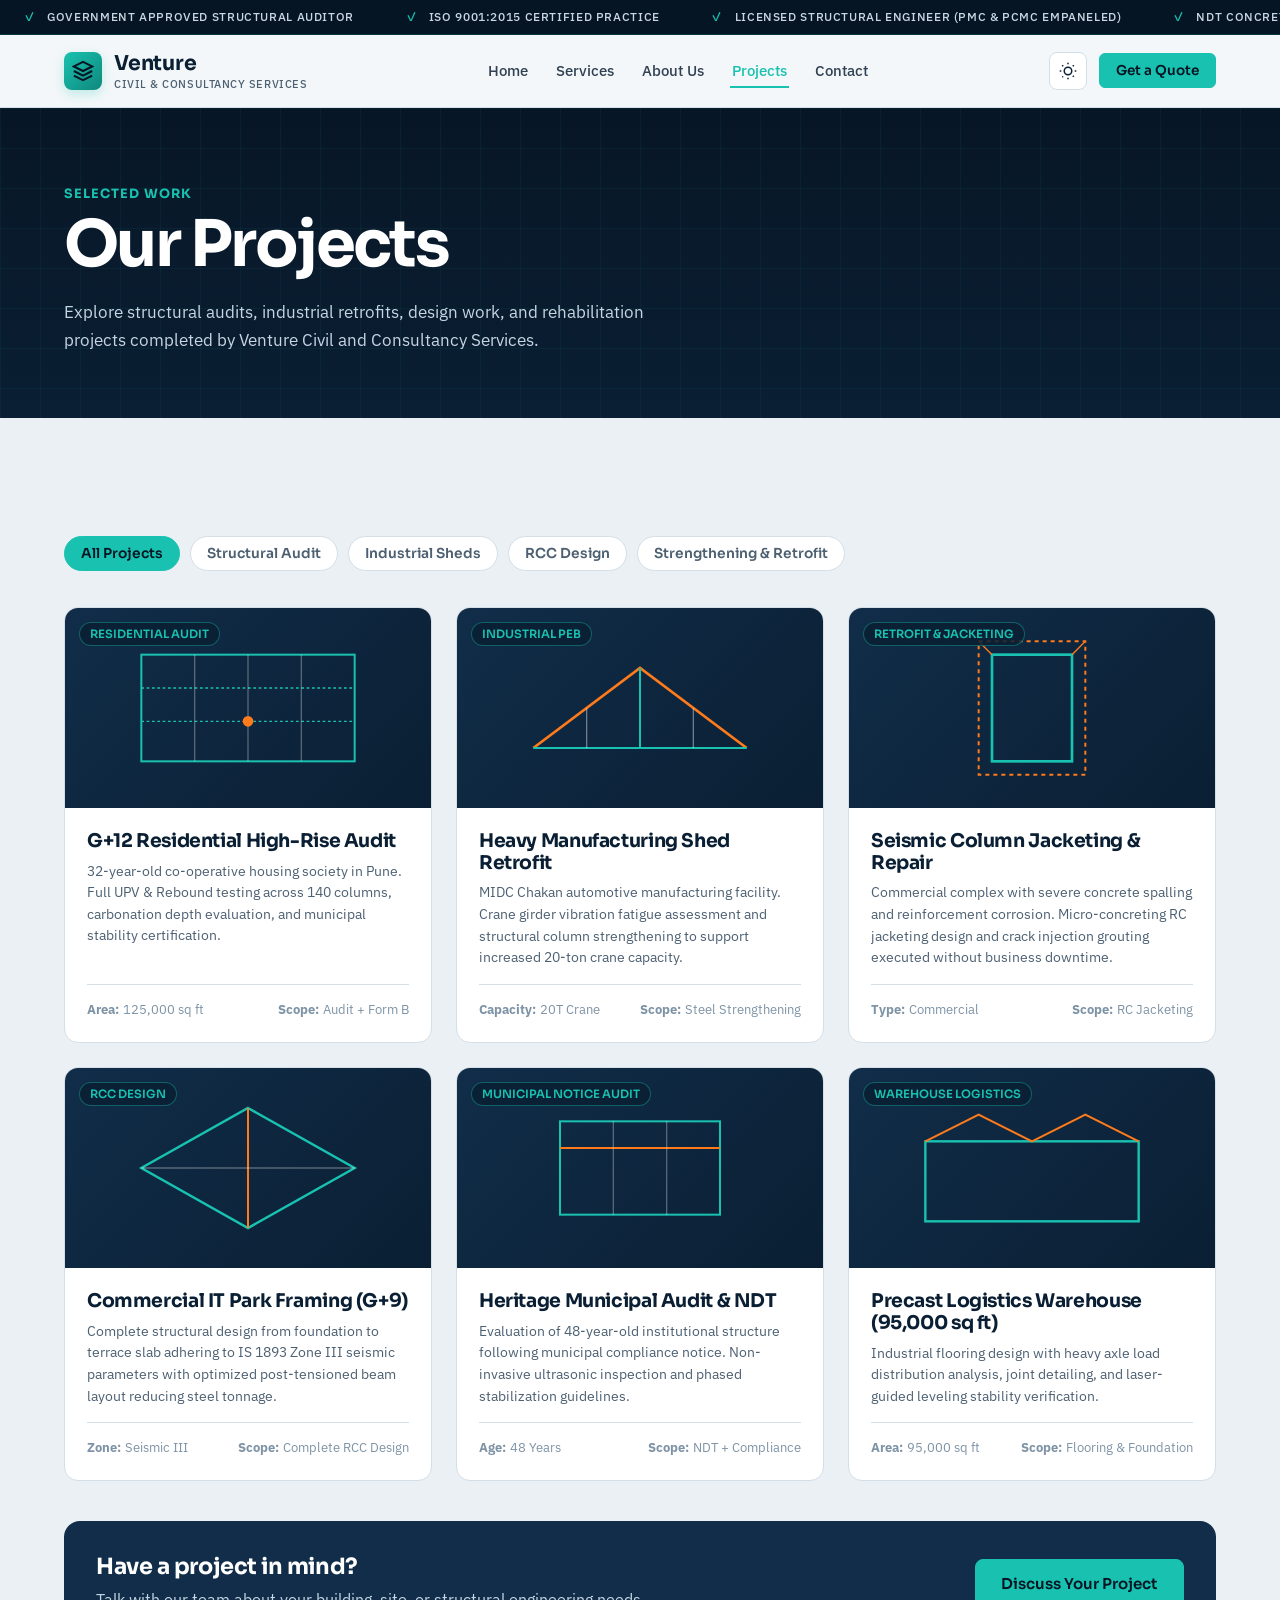
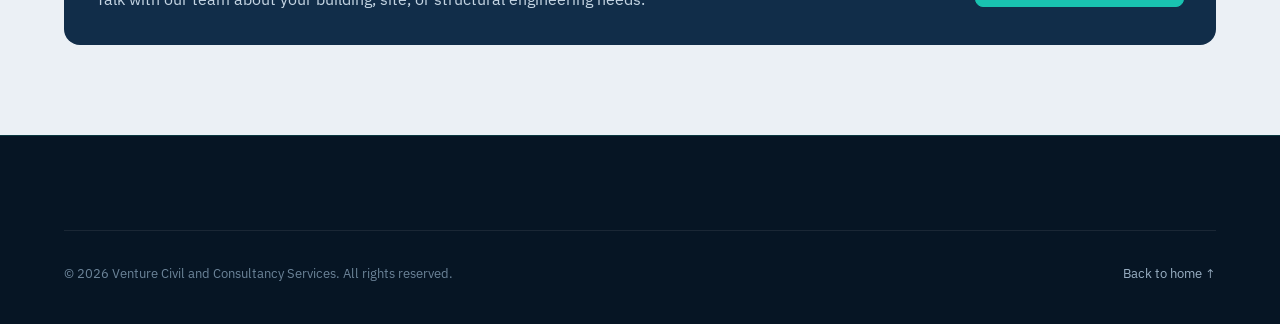
==== projects.html @ 4a4f0288 "Prepare Venture website for Cloudflare Pages" ====
<!DOCTYPE html>
<html lang="en">
<head>
  <meta charset="utf-8">
  <meta name="viewport" content="width=device-width, initial-scale=1, viewport-fit=cover">
  <title>Structural Engineering Projects | Venture Civil and Consultancy Services</title>
  <meta name="description" content="Explore structural audit, industrial retrofit, RCC design, and strengthening projects by Venture Civil and Consultancy Services.">
  <script src="boot.js"></script>
  <link rel="preconnect" href="https://fonts.googleapis.com">
  <link rel="preconnect" href="https://fonts.gstatic.com" crossorigin>
  <link href="https://fonts.googleapis.com/css2?family=IBM+Plex+Sans:ital,wght@0,300;0,400;0,500;0,600;1,400&family=Sora:wght@400;500;600;700;800&display=swap" rel="stylesheet">
  <link rel="stylesheet" href="styles.css">
</head>
<body>
  <div class="intro-screen" aria-hidden="true">
    <svg viewBox="0 0 1600 400" role="presentation" focusable="false">
      <text class="intro-word" x="800" y="290" text-anchor="middle">PROJECTS</text>
    </svg>
  </div>
  <aside class="ribbon" aria-label="Accreditations">
    <div class="ribbon-track">
      <span><i>✓</i> GOVERNMENT APPROVED STRUCTURAL AUDITOR</span>
      <span><i>✓</i> ISO 9001:2015 CERTIFIED PRACTICE</span>
      <span><i>✓</i> LICENSED STRUCTURAL ENGINEER (PMC & PCMC EMPANELED)</span>
      <span><i>✓</i> NDT CONCRETE TESTING AS PER IS 516 & IS 13311</span>
      <span><i>✓</i> STABILITY CERTIFICATE ISSUANCE (FORM B)</span>
      <span><i>✓</i> SEISMIC RETROFITTING SPECIALISTS (IS 15988:2013)</span>
      <span><i>✓</i> GOVERNMENT APPROVED STRUCTURAL AUDITOR</span>
      <span><i>✓</i> ISO 9001:2015 CERTIFIED PRACTICE</span>
      <span><i>✓</i> LICENSED STRUCTURAL ENGINEER (PMC & PCMC EMPANELED)</span>
      <span><i>✓</i> NDT CONCRETE TESTING AS PER IS 516 & IS 13311</span>
    </div>
  </aside>
  <nav id="navbar">
    <div class="w">
      <a class="lg" href="index.html#top">
        <div class="lg-icon"><svg viewBox="0 0 24 24"><polygon points="12 2 2 7 12 12 22 7 12 2"></polygon><polyline points="2 17 12 22 22 17"></polyline><polyline points="2 12 12 17 22 12"></polyline></svg></div>
        <div><span>Venture</span><small>Civil & Consultancy Services</small></div>
      </a>
      <ul>
        <li><a href="index.html#top">Home</a></li>
        <li><a href="services.html">Services</a></li>
        <li><a href="about.html">About Us</a></li>
        <li><a href="#projects" class="active">Projects</a></li>
        <li><a href="contact.html">Contact</a></li>
      </ul>
      <div class="nav-actions">
        <button class="theme-btn" id="themeToggle" aria-label="Toggle Dark / Light theme">
          <svg id="themeIcon" viewBox="0 0 24 24"><circle cx="12" cy="12" r="5"></circle><line x1="12" y1="1" x2="12" y2="3"></line><line x1="12" y1="21" x2="12" y2="23"></line><line x1="4.22" y1="4.22" x2="5.64" y2="5.64"></line><line x1="18.36" y1="18.36" x2="19.78" y2="19.78"></line><line x1="1" y1="12" x2="3" y2="12"></line><line x1="21" y1="12" x2="23" y2="12"></line><line x1="4.22" y1="19.78" x2="5.64" y2="19.78"></line><line x1="18.36" y1="5.64" x2="19.78" y2="4.22"></line></svg>
        </button>
        <a class="b sm" href="contact.html">Get a Quote</a>
        <button class="m" id="mobileMenuBtn" aria-expanded="false" aria-label="Toggle Navigation">Menu</button>
      </div>
    </div>
  </nav>
  <header class="projects-page-hero">
    <div class="w">
      <span class="eyebrow">Selected Work</span>
      <h1>Our Projects</h1>
      <p>Explore structural audits, industrial retrofits, design work, and rehabilitation projects completed by Venture Civil and Consultancy Services.</p>
    </div>
  </header>
  <main class="sc project-gallery-section" id="projects">
    <div class="w">
      <div class="filter-bar">
        <button class="f-btn active" data-filter="all">All Projects</button>
        <button class="f-btn" data-filter="audit">Structural Audit</button>
        <button class="f-btn" data-filter="industrial">Industrial Sheds</button>
        <button class="f-btn" data-filter="design">RCC Design</button>
        <button class="f-btn" data-filter="repair">Strengthening & Retrofit</button>
      </div>
      <div class="project-grid">
        <!-- Project 1 -->
        <div class="p-card" data-cat="audit">
          <div class="p-thumb">
            <span class="p-badge">Residential Audit</span>
            <svg viewBox="0 0 200 120">
              <rect x="20" y="20" width="160" height="80" fill="none" stroke="#19C2B0" stroke-width="1.5"/>
              <line x1="20" y1="45" x2="180" y2="45" stroke="#19C2B0" stroke-dasharray="2,2"/>
              <line x1="20" y1="70" x2="180" y2="70" stroke="#19C2B0" stroke-dasharray="2,2"/>
              <line x1="60" y1="20" x2="60" y2="100" stroke="#fff" stroke-opacity="0.3"/>
              <line x1="100" y1="20" x2="100" y2="100" stroke="#fff" stroke-opacity="0.3"/>
              <line x1="140" y1="20" x2="140" y2="100" stroke="#fff" stroke-opacity="0.3"/>
              <circle cx="100" cy="70" r="4" fill="#FF7A1A"/>
            </svg>
          </div>
          <div class="p-body">
            <h3>G+12 Residential High-Rise Audit</h3>
            <p>32-year-old co-operative housing society in Pune. Full UPV & Rebound testing across 140 columns, carbonation depth evaluation, and municipal stability certification.</p>
            <div class="p-meta">
              <span><b>Area:</b> 125,000 sq ft</span>
              <span><b>Scope:</b> Audit + Form B</span>
            </div>
          </div>
        </div>
        <!-- Project 2 -->
        <div class="p-card" data-cat="industrial">
          <div class="p-thumb">
            <span class="p-badge">Industrial PEB</span>
            <svg viewBox="0 0 200 120">
              <path d="M20 90L100 30L180 90" fill="none" stroke="#FF7A1A" stroke-width="2"/>
              <line x1="20" y1="90" x2="180" y2="90" stroke="#19C2B0" stroke-width="1.5"/>
              <line x1="60" y1="60" x2="60" y2="90" stroke="#fff" stroke-opacity="0.4"/>
              <line x1="100" y1="30" x2="100" y2="90" stroke="#19C2B0" stroke-width="1.5"/>
              <line x1="140" y1="60" x2="140" y2="90" stroke="#fff" stroke-opacity="0.4"/>
            </svg>
          </div>
          <div class="p-body">
            <h3>Heavy Manufacturing Shed Retrofit</h3>
            <p>MIDC Chakan automotive manufacturing facility. Crane girder vibration fatigue assessment and structural column strengthening to support increased 20-ton crane capacity.</p>
            <div class="p-meta">
              <span><b>Capacity:</b> 20T Crane</span>
              <span><b>Scope:</b> Steel Strengthening</span>
            </div>
          </div>
        </div>
        <!-- Project 3 -->
        <div class="p-card" data-cat="repair">
          <div class="p-thumb">
            <span class="p-badge">Retrofit & Jacketing</span>
            <svg viewBox="0 0 200 120">
              <rect x="70" y="20" width="60" height="80" fill="none" stroke="#19C2B0" stroke-width="2"/>
              <rect x="60" y="10" width="80" height="100" fill="none" stroke="#FF7A1A" stroke-dasharray="3,3" stroke-width="1.5"/>
              <line x1="60" y1="10" x2="70" y2="20" stroke="#FF7A1A"/>
              <line x1="140" y1="10" x2="130" y2="20" stroke="#FF7A1A"/>
            </svg>
          </div>
          <div class="p-body">
            <h3>Seismic Column Jacketing & Repair</h3>
            <p>Commercial complex with severe concrete spalling and reinforcement corrosion. Micro-concreting RC jacketing design and crack injection grouting executed without business downtime.</p>
            <div class="p-meta">
              <span><b>Type:</b> Commercial</span>
              <span><b>Scope:</b> RC Jacketing</span>
            </div>
          </div>
        </div>
        <!-- Project 4 -->
        <div class="p-card" data-cat="design">
          <div class="p-thumb">
            <span class="p-badge">RCC Design</span>
            <svg viewBox="0 0 200 120">
              <polygon points="100,15 180,60 100,105 20,60" fill="none" stroke="#19C2B0" stroke-width="1.8"/>
              <line x1="100" y1="15" x2="100" y2="105" stroke="#FF7A1A" stroke-width="1.5"/>
              <line x1="20" y1="60" x2="180" y2="60" stroke="#fff" stroke-opacity="0.3"/>
            </svg>
          </div>
          <div class="p-body">
            <h3>Commercial IT Park Framing (G+9)</h3>
            <p>Complete structural design from foundation to terrace slab adhering to IS 1893 Zone III seismic parameters with optimized post-tensioned beam layout reducing steel tonnage.</p>
            <div class="p-meta">
              <span><b>Zone:</b> Seismic III</span>
              <span><b>Scope:</b> Complete RCC Design</span>
            </div>
          </div>
        </div>
        <!-- Project 5 -->
        <div class="p-card" data-cat="audit">
          <div class="p-thumb">
            <span class="p-badge">Municipal Notice Audit</span>
            <svg viewBox="0 0 200 120">
              <rect x="40" y="25" width="120" height="70" fill="none" stroke="#19C2B0" stroke-width="1.5"/>
              <line x1="40" y1="45" x2="160" y2="45" stroke="#FF7A1A" stroke-width="1.5"/>
              <line x1="80" y1="25" x2="80" y2="95" stroke="#fff" stroke-opacity="0.3"/>
              <line x1="120" y1="25" x2="120" y2="95" stroke="#fff" stroke-opacity="0.3"/>
            </svg>
          </div>
          <div class="p-body">
            <h3>Heritage Municipal Audit & NDT</h3>
            <p>Evaluation of 48-year-old institutional structure following municipal compliance notice. Non-invasive ultrasonic inspection and phased stabilization guidelines.</p>
            <div class="p-meta">
              <span><b>Age:</b> 48 Years</span>
              <span><b>Scope:</b> NDT + Compliance</span>
            </div>
          </div>
        </div>
        <!-- Project 6 -->
        <div class="p-card" data-cat="industrial">
          <div class="p-thumb">
            <span class="p-badge">Warehouse Logistics</span>
            <svg viewBox="0 0 200 120">
              <rect x="20" y="40" width="160" height="60" fill="none" stroke="#19C2B0" stroke-width="1.8"/>
              <path d="M20 40L60 20L100 40L140 20L180 40" fill="none" stroke="#FF7A1A" stroke-width="1.5"/>
            </svg>
          </div>
          <div class="p-body">
            <h3>Precast Logistics Warehouse (95,000 sq ft)</h3>
            <p>Industrial flooring design with heavy axle load distribution analysis, joint detailing, and laser-guided leveling stability verification.</p>
            <div class="p-meta">
              <span><b>Area:</b> 95,000 sq ft</span>
              <span><b>Scope:</b> Flooring & Foundation</span>
            </div>
          </div>
        </div>
      </div>
      <div class="projects-contact">
        <div>
          <h2>Have a project in mind?</h2>
          <p>Talk with our team about your building, site, or structural engineering needs.</p>
        </div>
        <a class="b" href="contact.html">Discuss Your Project</a>
      </div>
    </div>
  </main>
  <footer>
    <div class="w">
      <div class="cp-row">
        <div>© 2026 Venture Civil and Consultancy Services. All rights reserved.</div>
        <a href="index.html#top">Back to home ↑</a>
      </div>
    </div>
  </footer>
  <script src="script.js"></script>
</body>
</html>
---- styles.css ----
:root {
      --ink: #0A1F33;
      --ink2: #112D49;
      --ink-deep: #061524;
      --teal: #19C2B0;
      --teal-light: rgba(25, 194, 176, 0.12);
      --teal-glow: rgba(25, 194, 176, 0.25);
      --or: #FF7A1A;
      --or-light: rgba(255, 122, 26, 0.12);
      --bg: #F4F7F9;
      --bg-alt: #EBF0F5;
      --card: #FFFFFF;
      --fg: #0A1F33;
      --mut: #4D6072;
      --mut-light: #7E93A6;
      --line: #D3DEE6;
      --nav: rgba(244, 247, 249, 0.94);
      --badge-bg: #E3F8F5;
      --badge-fg: #087D70;
      --shadow-sm: 0 2px 8px rgba(10, 31, 51, 0.05);
      --shadow-md: 0 8px 24px rgba(10, 31, 51, 0.08);
      --shadow-lg: 0 16px 40px rgba(10, 31, 51, 0.12);
      color-scheme: light;
      box-sizing: border-box;
    }

    [data-theme="dark"] {
      --bg: #071728;
      --bg-alt: #0D223A;
      --card: #0F2642;
      --fg: #E6EEF5;
      --mut: #9BB0C4;
      --mut-light: #6A8298;
      --line: #1D3855;
      --nav: rgba(7, 23, 40, 0.94);
      --badge-bg: rgba(25, 194, 176, 0.15);
      --badge-fg: #19C2B0;
      --shadow-sm: 0 2px 8px rgba(0, 0, 0, 0.2);
      --shadow-md: 0 8px 24px rgba(0, 0, 0, 0.35);
      --shadow-lg: 0 16px 40px rgba(0, 0, 0, 0.45);
      color-scheme: dark;
    }

    *, *::before, *::after { box-sizing: inherit; }
    html { scroll-behavior: smooth; scroll-padding-top: 110px; }
    body {
      margin: 0;
      background: var(--bg);
      color: var(--fg);
      font: 400 1rem/1.6 "IBM Plex Sans", -apple-system, BlinkMacSystemFont, "Segoe UI", Roboto, sans-serif;
      overflow-x: hidden;
      transition: background 0.3s ease, color 0.3s ease;
    }

    h1, h2, h3, h4, h5 {
      font-family: Sora, "Segoe UI", sans-serif;
      line-height: 1.16;
      margin: 0;
      letter-spacing: -0.02em;
    }

    a { color: inherit; text-decoration: none; }
    button { font-family: inherit; }
    a:focus-visible, button:focus-visible { outline: 2px solid var(--teal); outline-offset: 3px; }

    /* Opening wordmark and downward curtain reveal */
    .intro-screen {
      position: fixed;
      z-index: 1000;
      top: 0;
      left: 0;
      width: 100%;
      height: 110vh;
      display: grid;
      place-items: center;
      overflow: hidden;
      background: #061524;
      border-radius: 0 0 50% 50% / 0 0 8% 8%;
      pointer-events: none;
      visibility: hidden;
      transform: translateY(0);
    }
    .intro-screen svg { width: 100%; height: auto; max-height: 58vh; overflow: visible; }
    .intro-word {
      fill: #19C2B0;
      fill-opacity: 0;
      stroke: rgba(25, 194, 176, 0.48);
      stroke-width: 1.5px;
      font: 800 250px Sora, "Arial Black", sans-serif;
      letter-spacing: 5px;
      paint-order: stroke;
    }
    .intro-pending .intro-screen { visibility: visible; }
    .intro-pending .intro-word {
      animation: introWordArrive 0.65s cubic-bezier(0.2, 0.7, 0.25, 1) both;
    }
    .intro-revealing .intro-screen {
      visibility: visible;
      animation: introCurtainDrop 0.3s cubic-bezier(0.72, 0, 0.3, 1) forwards;
    }
    .intro-pending:not(.intro-revealing) body > :not(.intro-screen) {
      opacity: 0;
      visibility: hidden;
    }
    body > :not(.intro-screen) { transition: opacity 0.14s ease; }
    @keyframes introWordArrive {
      0% { opacity: 0; transform: translateY(36px); stroke-dasharray: 1200; stroke-dashoffset: 1200; fill-opacity: 0; }
      16% { opacity: 1; }
      58% { transform: translateY(0); stroke-dashoffset: 0; fill-opacity: 0; }
      100% { opacity: 1; transform: translateY(0); stroke-dashoffset: 0; fill-opacity: 0.9; }
    }
    @keyframes introCurtainDrop {
      to { transform: translateY(-110%); }
    }
    @media (max-width: 600px) {
      .intro-screen svg { width: 145%; max-width: none; }
      .intro-word { stroke-width: 2px; }
    }
    @media (prefers-reduced-motion: reduce) {
      .intro-screen { display: none; }
      .intro-pending body > :not(.intro-screen) { opacity: 1; visibility: visible; }
      *, *::before, *::after {
        scroll-behavior: auto !important;
        animation-duration: 0.01ms !important;
        animation-delay: 0ms !important;
        animation-iteration-count: 1 !important;
        transition-duration: 0.01ms !important;
      }
      .st-item:hover, .t:hover, .p-card:hover, .reg-card:hover, .b:hover, .fab-btn:hover {
        transform: none !important;
      }
      .reveal-on-scroll { opacity: 1 !important; transform: none !important; }
    }

    .w { max-width: 1200px; margin: 0 auto; padding: 0 24px; }
    
    /* Buttons */
    .b {
      display: inline-flex;
      align-items: center;
      justify-content: center;
      gap: 8px;
      padding: 0.85rem 1.6rem;
      border-radius: 8px;
      font: 600 0.94rem Sora, sans-serif;
      background: var(--teal);
      color: var(--ink-deep);
      border: 1.5px solid var(--teal);
      cursor: pointer;
      transition: all 0.2s cubic-bezier(0.16, 1, 0.3, 1);
    }
    .b:hover { transform: translateY(-2px); box-shadow: 0 6px 18px var(--teal-glow); }
    .b.o { background: transparent; color: currentColor; border-color: currentColor; }
    .b.o:hover { border-color: var(--teal); color: var(--teal); background: var(--teal-light); }
    .b.r { background: var(--or); border-color: var(--or); color: #fff; }
    .b.r:hover { box-shadow: 0 6px 20px rgba(255, 122, 26, 0.35); }
    .b.sm { padding: 0.5rem 1rem; font-size: 0.85rem; border-radius: 6px; }

    /* Top Marquee Ribbon */
    .ribbon {
      background: #061524;
      color: #CAD7E2;
      font-size: 0.78rem;
      font-weight: 500;
      letter-spacing: 0.05em;
      border-bottom: 1px solid rgba(25, 194, 176, 0.2);
      overflow: hidden;
      white-space: nowrap;
      position: relative;
      z-index: 25;
      padding: 7px 0;
    }
    .ribbon-track {
      display: inline-block;
      animation: ribbonRoll 32s linear infinite;
    }
    .ribbon span {
      display: inline-block;
      margin: 0 24px;
    }
    .ribbon i {
      color: var(--teal);
      font-style: normal;
      margin-right: 8px;
    }
    @keyframes ribbonRoll {
      from { transform: translateX(0); }
      to { transform: translateX(-50%); }
    }
    .ribbon:hover .ribbon-track { animation-play-state: paused; }

    /* Navigation Bar */
    nav {
      position: sticky;
      top: 0;
      z-index: 30;
      background: var(--nav);
      backdrop-filter: blur(14px);
      -webkit-backdrop-filter: blur(14px);
      border-bottom: 1px solid var(--line);
      transition: all 0.25s ease;
    }
    body.s nav {
      box-shadow: var(--shadow-sm);
    }
    nav .w {
      display: flex;
      align-items: center;
      justify-content: space-between;
      height: 72px;
      gap: 20px;
    }
    .lg {
      display: flex;
      align-items: center;
      gap: 12px;
      font: 700 1.28rem Sora, sans-serif;
      letter-spacing: -0.01em;
    }
    .lg-icon {
      width: 38px;
      height: 38px;
      border-radius: 8px;
      background: linear-gradient(135deg, var(--teal), #0F887C);
      display: grid;
      place-items: center;
      color: var(--ink-deep);
      box-shadow: 0 4px 12px var(--teal-glow);
    }
    .lg-icon svg { width: 22px; height: 22px; fill: none; stroke: currentColor; stroke-width: 2.2; }
    .lg small {
      display: block;
      font: 500 0.68rem "IBM Plex Sans", sans-serif;
      color: var(--mut);
      letter-spacing: 0.05em;
      text-transform: uppercase;
      margin-top: 1px;
    }

    nav ul {
      display: flex;
      gap: 24px;
      list-style: none;
      margin: 0;
      padding: 0;
    }
    nav ul a {
      font-size: 0.92rem;
      font-weight: 500;
      color: var(--fg);
      opacity: 0.84;
      padding: 6px 2px;
      position: relative;
      transition: opacity 0.2s;
    }
    nav ul a:hover, nav ul a.active {
      opacity: 1;
      color: var(--teal);
    }
    nav ul a::after {
      content: "";
      position: absolute;
      left: 0;
      bottom: -2px;
      width: 0;
      height: 2px;
      background: var(--teal);
      transition: width 0.2s ease;
    }
    nav ul a:hover::after, nav ul a.active::after { width: 100%; }

    .nav-actions {
      display: flex;
      align-items: center;
      gap: 12px;
    }
    .theme-btn {
      background: var(--card);
      border: 1px solid var(--line);
      color: var(--fg);
      width: 38px;
      height: 38px;
      border-radius: 8px;
      display: grid;
      place-items: center;
      cursor: pointer;
      transition: all 0.2s;
    }
    .theme-btn:hover { border-color: var(--teal); color: var(--teal); }
    .theme-btn svg { width: 18px; height: 18px; fill: none; stroke: currentColor; stroke-width: 2; }

    .m {
      display: none;
      background: var(--card);
      border: 1px solid var(--line);
      color: var(--fg);
      border-radius: 8px;
      padding: 8px 12px;
      font: 600 0.86rem Sora, sans-serif;
      cursor: pointer;
    }

    /* Hero Section */
    .h {
      background: 
        linear-gradient(rgba(25,194,176,0.06) 1px, transparent 1px),
        linear-gradient(90deg, rgba(25,194,176,0.06) 1px, transparent 1px),
        linear-gradient(180deg, #071626 0%, #0A1F33 60%, #0F2A47 100%);
      background-size: 40px 40px, 40px 40px, auto;
      color: #FFFFFF;
      overflow: hidden;
      padding: 80px 0 90px;
      position: relative;
    }
    .h::after {
      content: "";
      position: absolute;
      inset: auto 0 0;
      height: 60px;
      background: linear-gradient(transparent, var(--bg));
      pointer-events: none;
    }
    .h .w {
      display: grid;
      grid-template-columns: 1.1fr 0.9fr;
      gap: 50px;
      align-items: center;
    }
    .tagline-pill {
      display: inline-flex;
      align-items: center;
      gap: 8px;
      padding: 5px 14px;
      border-radius: 30px;
      background: rgba(25, 194, 176, 0.12);
      border: 1px solid rgba(25, 194, 176, 0.35);
      color: var(--teal);
      font: 600 0.78rem Sora, sans-serif;
      letter-spacing: 0.04em;
      text-transform: uppercase;
      margin-bottom: 20px;
    }
    .tagline-pill span {
      width: 7px;
      height: 7px;
      border-radius: 50%;
      background: var(--teal);
      box-shadow: 0 0 10px var(--teal);
      animation: pulse 2s infinite;
    }
    @keyframes pulse { 0%, 100% { opacity: 1; transform: scale(1); } 50% { opacity: 0.4; transform: scale(0.85); } }

    .h h1 {
      font-size: clamp(2.3rem, 4.8vw, 3.8rem);
      font-weight: 700;
      color: #FFFFFF;
      line-height: 1.12;
    }
    .h h1 em {
      font-style: normal;
      color: var(--teal);
      background: linear-gradient(120deg, #19C2B0, #5EEAD4);
      -webkit-background-clip: text;
      -webkit-text-fill-color: transparent;
    }
    .h p {
      max-width: 48ch;
      color: #C0D3E2;
      margin: 20px 0 32px;
      font-size: 1.08rem;
      line-height: 1.65;
    }
    .bt { display: flex; gap: 14px; flex-wrap: wrap; }
    
    .hero-badges {
      margin-top: 36px;
      display: flex;
      gap: 24px;
      flex-wrap: wrap;
      padding-top: 24px;
      border-top: 1px solid rgba(255, 255, 255, 0.1);
    }
    .hb-item {
      display: flex;
      align-items: center;
      gap: 8px;
      color: #A6C0D5;
      font-size: 0.84rem;
    }
    .hb-item svg { width: 18px; height: 18px; color: var(--teal); flex-shrink: 0; }

    /* Hero SVG Blueprint */
    .blueprint-card {
      background: rgba(10, 31, 51, 0.75);
      border: 1px solid rgba(25, 194, 176, 0.35);
      border-radius: 18px;
      padding: 24px;
      box-shadow: 0 20px 50px rgba(0, 0, 0, 0.5), inset 0 0 40px rgba(25, 194, 176, 0.05);
      position: relative;
    }
    .blueprint-card::before {
      content: "IS 456 / IS 1893 COMPLIANT • VENTURE CAD 2D MODEL";
      position: absolute;
      top: 14px;
      left: 20px;
      font: 600 0.68rem Sora, monospace;
      color: var(--teal);
      letter-spacing: 0.08em;
      opacity: 0.85;
    }
    .sv { width: 100%; height: auto; max-height: 440px; margin-top: 14px; }
    .sv path { fill: none; stroke: var(--teal); stroke-width: 2.4; stroke-linejoin: round; }
    .sv .g { stroke: #FFFFFF; opacity: 0.25; }
    .sv .dm { stroke: var(--or); stroke-width: 1.6; }
    .sv text { fill: var(--or); font: 600 13px "IBM Plex Sans", monospace; }
    .sv circle { fill: #071728; stroke: var(--teal); stroke-width: 2; }
    
    .js .d {
      stroke-dasharray: 1;
      stroke-dashoffset: 1;
      animation: dr 1.2s cubic-bezier(0.6, 0, 0.2, 1) forwards;
      animation-delay: calc(var(--i) * 0.09s + 0.15s);
    }
    .js .sv text, .js .sv circle {
      opacity: 0;
      animation: fi 0.6s 2.6s forwards;
    }
    @keyframes dr { to { stroke-dashoffset: 0; } }
    @keyframes fi { to { opacity: 1; } }

    /* Stats Bar */
    .st {
      background: var(--ink2);
      color: #fff;
      padding: 44px 0 36px;
      border-bottom: 1px solid var(--line);
    }
    .g4 {
      display: grid;
      grid-template-columns: repeat(4, 1fr);
      gap: 28px;
    }
    .st-item {
      border-left: 2px solid var(--teal);
      padding-left: 18px;
      border-radius: 3px;
      transform-origin: left center;
      transition: transform 0.22s ease, border-color 0.22s ease;
    }
    @media (hover: hover) and (pointer: fine) {
      .st-item:hover {
        transform: translateY(-3px) scale(1.025);
        border-left-color: #FFFFFF;
      }
      .st-item:hover b { text-shadow: 0 0 16px var(--teal-glow); }
    }
    @media (prefers-reduced-motion: reduce) {
      .st-item { transition: none; }
    }
    .st b {
      display: block;
      font: 700 2.6rem Sora, sans-serif;
      letter-spacing: -0.02em;
      color: #FFFFFF;
      line-height: 1.1;
    }
    .st span {
      color: #A7BFD2;
      font-size: 0.92rem;
      margin-top: 4px;
      display: block;
      font-weight: 500;
    }

    /* Section Styling */
    .sc { padding: 90px 0; }
    .alt { background: var(--card); }
    .project-preview-section,
    .project-gallery-section { background: var(--bg-alt); }
    .sc-header { margin-bottom: 48px; }
    .eyebrow {
      font: 700 0.8rem Sora, sans-serif;
      color: var(--teal);
      text-transform: uppercase;
      letter-spacing: 0.08em;
      margin-bottom: 8px;
      display: inline-block;
    }
    .sc h2 {
      font-size: clamp(1.85rem, 3.4vw, 2.6rem);
      font-weight: 700;
      max-width: 28ch;
    }
    .lead {
      color: var(--mut);
      max-width: 58ch;
      margin: 14px 0 0;
      font-size: 1.05rem;
    }
    .js .reveal-on-scroll {
      opacity: 0;
      transform: translateY(18px);
      transition: opacity 0.5s ease, transform 0.5s cubic-bezier(0.2, 0.7, 0.25, 1);
      transition-delay: var(--reveal-delay, 0ms);
    }
    .js .reveal-on-scroll.is-visible { opacity: 1; transform: translateY(0); }
    .js .t.reveal-on-scroll.is-visible:hover,
    .js .p-card.reveal-on-scroll.is-visible:hover { transform: translateY(-4px); }
    .js .reg-card.reveal-on-scroll.is-visible:hover { transform: translateY(-3px); }
    .js .st-item.reveal-on-scroll.is-visible:hover { transform: translateY(-3px) scale(1.025); }

    /* Core Services Bento Grid */
    .bn {
      display: grid;
      grid-template-columns: repeat(2, minmax(0, 1fr));
      gap: 20px;
    }
    .t {
      position: relative;
      overflow: hidden;
      background: var(--card);
      border: 1px solid var(--line);
      border-radius: 16px;
      padding: 30px;
      display: flex;
      flex-direction: column;
      justify-content: space-between;
      transition: transform 0.25s ease, border-color 0.25s ease, box-shadow 0.25s ease;
      cursor: pointer;
    }
    .alt .t { background: var(--bg); }
    .t:hover {
      transform: translateY(-4px);
      border-color: var(--teal);
      box-shadow: var(--shadow-md);
    }
    .t::before {
      content: "";
      position: absolute;
      inset: 0;
      background: radial-gradient(320px circle at var(--mx, 50%) var(--my, 50%), var(--teal-glow), transparent 70%);
      opacity: 0;
      transition: opacity 0.25s;
      pointer-events: none;
    }
    .t:hover::before { opacity: 1; }

    .t-head {
      display: flex;
      align-items: flex-start;
      justify-content: space-between;
      margin-bottom: 18px;
    }
    .t-icon {
      width: 44px;
      height: 44px;
      border-radius: 10px;
      background: var(--badge-bg);
      color: var(--badge-fg);
      display: grid;
      place-items: center;
      flex-shrink: 0;
    }
    .t-icon svg { width: 22px; height: 22px; fill: none; stroke: currentColor; stroke-width: 2; }
    .t-code {
      font: 600 0.72rem Sora, monospace;
      padding: 4px 8px;
      border-radius: 4px;
      background: rgba(10, 31, 51, 0.06);
      color: var(--mut);
    }
    [data-theme="dark"] .t-code { background: rgba(255, 255, 255, 0.08); color: var(--mut); }

    .t h3 { font-size: 1.25rem; margin-bottom: 10px; }
    .t p { margin: 0 0 20px; color: var(--mut); font-size: 0.94rem; line-height: 1.55; }
    
    .t-link {
      font: 600 0.88rem Sora, sans-serif;
      color: var(--teal);
      display: inline-flex;
      align-items: center;
      gap: 6px;
      margin-top: auto;
    }
    .t-link svg { width: 16px; height: 16px; transition: transform 0.2s; }
    .t:hover .t-link svg { transform: translateX(4px); }

    .services-more {
      display: flex;
      justify-content: center;
      margin-top: 32px;
    }
    .services-more .b { gap: 12px; }

    /* Full services page */
    .services-page-hero {
      padding: 72px 0 64px;
      color: #fff;
      background:
        linear-gradient(rgba(25,194,176,0.06) 1px, transparent 1px),
        linear-gradient(90deg, rgba(25,194,176,0.06) 1px, transparent 1px),
        linear-gradient(180deg, #071626 0%, #0A1F33 100%);
      background-size: 40px 40px, 40px 40px, auto;
    }
    .services-page-hero .eyebrow { color: var(--teal); }
    .services-page-hero h1 {
      max-width: 16ch;
      font: 700 clamp(2.2rem, 5vw, 4rem)/1.1 Sora, sans-serif;
      letter-spacing: -0.04em;
    }
    .services-page-hero p {
      max-width: 62ch;
      color: #C5D5E3;
      font-size: 1.08rem;
      margin: 18px 0 0;
    }
    .services-page-hero .b { margin-top: 26px; }
    .projects-page-hero {
      padding: 72px 0 64px;
      color: #fff;
      background:
        linear-gradient(rgba(25,194,176,0.06) 1px, transparent 1px),
        linear-gradient(90deg, rgba(25,194,176,0.06) 1px, transparent 1px),
        linear-gradient(180deg, #071626 0%, #0A1F33 100%);
      background-size: 40px 40px, 40px 40px, auto;
    }
    .projects-page-hero .eyebrow { color: var(--teal); }
    .projects-page-hero h1 {
      font: 700 clamp(2.2rem, 5vw, 4rem)/1.1 Sora, sans-serif;
      letter-spacing: -0.04em;
    }
    .projects-page-hero p {
      max-width: 62ch;
      color: #C5D5E3;
      font-size: 1.08rem;
      margin: 18px 0 0;
    }
    .about-page-hero {
      padding: 72px 0 68px;
      color: #fff;
      background:
        linear-gradient(rgba(25,194,176,0.06) 1px, transparent 1px),
        linear-gradient(90deg, rgba(25,194,176,0.06) 1px, transparent 1px),
        linear-gradient(180deg, #071626 0%, #0A1F33 100%);
      background-size: 40px 40px, 40px 40px, auto;
    }
    .about-page-hero .eyebrow { color: var(--teal); }
    .about-page-hero h1 {
      max-width: 18ch;
      font: 700 clamp(2.2rem, 5vw, 4rem)/1.1 Sora, sans-serif;
      letter-spacing: -0.04em;
    }
    .about-page-hero p {
      max-width: 62ch;
      color: #C5D5E3;
      font-size: 1.08rem;
      margin: 18px 0 0;
    }
    .about-intro-grid {
      display: grid;
      grid-template-columns: 1.15fr 0.85fr;
      gap: 48px;
      align-items: center;
    }
    .about-intro-copy h2 { max-width: 23ch; }
    .about-intro-copy p { max-width: 65ch; color: var(--mut); line-height: 1.7; }
    .about-intro-card {
      padding: 32px;
      border: 1px solid var(--line);
      border-radius: 16px;
      background: var(--card);
      box-shadow: var(--shadow-md);
    }
    .about-intro-card h2 { font-size: 1.45rem; margin: 6px 0 18px; }
    .about-intro-card ul { list-style: none; margin: 0 0 22px; padding: 0; }
    .about-intro-card li { position: relative; padding: 8px 0 8px 26px; color: var(--mut); }
    .about-intro-card li::before { content: "✓"; position: absolute; left: 0; color: var(--teal); font-weight: 700; }
    .about-pillar-grid {
      display: grid;
      grid-template-columns: repeat(3, minmax(0, 1fr));
      gap: 22px;
    }
    .about-pillar {
      padding: 28px;
      border: 1px solid var(--line);
      border-radius: 14px;
      background: var(--bg);
    }
    .about-pillar > span { color: var(--teal); font: 800 1.8rem Sora, sans-serif; }
    .about-pillar h3 { font-size: 1.15rem; margin: 14px 0 8px; }
    .about-pillar p { margin: 0; color: var(--mut); font-size: 0.94rem; line-height: 1.6; }
    .about-audience-section { background: var(--bg-alt); }
    .about-audience-grid {
      display: grid;
      grid-template-columns: repeat(4, minmax(0, 1fr));
      gap: 16px;
    }
    .about-audience-card {
      padding: 22px;
      border: 1px solid var(--line);
      border-radius: 12px;
      background: var(--card);
    }
    .about-audience-card b { display: block; font: 600 0.98rem Sora, sans-serif; margin-bottom: 8px; }
    .about-audience-card span { color: var(--mut); font-size: 0.9rem; line-height: 1.5; }
    .service-catalog { padding: 64px 0 88px; }
    .service-catalog-grid {
      display: grid;
      grid-template-columns: repeat(2, minmax(0, 1fr));
      gap: 22px;
    }
    .service-detail-card {
      background: var(--card);
      border: 1px solid var(--line);
      border-radius: 16px;
      padding: 30px;
      box-shadow: var(--shadow-sm);
    }
    .service-detail-card h2 {
      font: 650 1.35rem/1.3 Sora, sans-serif;
      letter-spacing: -0.02em;
      margin: 14px 0 10px;
    }
    .service-detail-card p { color: var(--mut); margin: 0; }
    .service-detail-card h3 {
      font: 600 0.92rem Sora, sans-serif;
      margin: 22px 0 10px;
    }
    .service-detail-card ul {
      color: var(--mut);
      padding-left: 20px;
      margin: 0;
    }
    .service-detail-card li { padding: 3px 0; }
    .service-detail-card .t-code { display: inline-block; }
    .service-standard {
      margin-top: 20px;
      padding: 12px 14px;
      border-radius: 8px;
      background: var(--bg-alt);
      color: var(--mut);
      font-size: 0.84rem;
    }
    .services-contact {
      margin-top: 36px;
      padding: 32px;
      background: var(--ink2);
      color: #fff;
      border-radius: 16px;
      display: flex;
      justify-content: space-between;
      align-items: center;
      gap: 24px;
    }
    .services-contact h2 { font-size: 1.4rem; }
    .services-contact p { color: #C5D5E3; margin: 8px 0 0; }

    /* Authorized & Registered Authorities */
    .reg-section { padding: 96px 0 84px; }
    .reg-header { text-align: center; margin-bottom: 0; }
    .reg-heading { margin: 0 auto; font-weight: 800; }
    .reg-header .lead { margin: 10px auto 0; }
    .reg-grid {
      display: grid;
      grid-template-columns: repeat(3, minmax(0, 1fr));
      gap: 24px;
      margin-top: 72px;
    }
    .reg-card {
      background: var(--card);
      border: 1px solid var(--line);
      border-radius: 12px;
      padding: 24px 16px;
      text-align: center;
      display: flex;
      flex-direction: column;
      align-items: center;
      justify-content: center;
      gap: 12px;
      transition: all 0.2s;
    }
    .reg-card:hover { border-color: var(--teal); transform: translateY(-3px); }
    .reg-icon {
      width: 52px;
      height: 52px;
      border-radius: 50%;
      background: var(--bg-alt);
      display: grid;
      place-items: center;
      color: var(--teal);
      font-weight: 700;
      font-size: 1.1rem;
    }
    .reg-card b { font: 600 0.92rem Sora, sans-serif; display: block; }
    .reg-card span { font-size: 0.78rem; color: var(--mut); }

    /* Project Showcase with Interactive Category Filters */
    .filter-bar {
      display: flex;
      gap: 10px;
      flex-wrap: wrap;
      margin: 28px 0 36px;
    }
    .f-btn {
      background: var(--card);
      border: 1px solid var(--line);
      color: var(--mut);
      padding: 8px 16px;
      border-radius: 30px;
      font: 600 0.86rem Sora, sans-serif;
      cursor: pointer;
      transition: all 0.2s;
    }
    .f-btn:hover { border-color: var(--teal); color: var(--teal); }
    .f-btn.active {
      background: var(--teal);
      border-color: var(--teal);
      color: var(--ink-deep);
    }

    .project-grid {
      display: grid;
      grid-template-columns: repeat(3, 1fr);
      gap: 24px;
    }
    .project-preview-grid { grid-template-columns: repeat(2, minmax(0, 1fr)); }
    .projects-more { display: flex; justify-content: center; margin-top: 34px; }
    .projects-more .b { gap: 12px; }
    .projects-contact {
      margin-top: 40px;
      padding: 32px;
      background: var(--ink2);
      color: #fff;
      border-radius: 16px;
      display: flex;
      justify-content: space-between;
      align-items: center;
      gap: 24px;
    }
    .projects-contact h2 { font-size: 1.4rem; }
    .projects-contact p { color: #C5D5E3; margin: 8px 0 0; }
    .p-card {
      background: var(--card);
      border: 1px solid var(--line);
      border-radius: 14px;
      overflow: hidden;
      display: flex;
      flex-direction: column;
      transition: all 0.25s ease;
    }
    .p-card:hover {
      transform: translateY(-4px);
      box-shadow: var(--shadow-md);
      border-color: var(--teal);
    }
    .p-thumb {
      height: 200px;
      background: linear-gradient(135deg, var(--ink2), var(--ink));
      display: flex;
      align-items: center;
      justify-content: center;
      position: relative;
      overflow: hidden;
      padding: 20px;
    }
    .p-thumb svg { width: 100%; height: 100%; }
    .p-badge {
      position: absolute;
      top: 14px;
      left: 14px;
      padding: 4px 10px;
      border-radius: 20px;
      background: rgba(10, 31, 51, 0.85);
      border: 1px solid rgba(25, 194, 176, 0.4);
      color: var(--teal);
      font: 600 0.72rem Sora, sans-serif;
      text-transform: uppercase;
    }
    .p-body {
      padding: 22px;
      display: flex;
      flex-direction: column;
      flex-grow: 1;
    }
    .p-body h3 { font-size: 1.18rem; margin-bottom: 8px; }
    .p-body p { margin: 0 0 16px; color: var(--mut); font-size: 0.9rem; line-height: 1.5; }
    .p-meta {
      display: flex;
      justify-content: space-between;
      align-items: center;
      padding-top: 14px;
      border-top: 1px solid var(--line);
      margin-top: auto;
      font-size: 0.82rem;
      color: var(--mut-light);
    }
    .p-meta span { display: flex; align-items: center; gap: 4px; }

    /* Client Feedback / Testimonials */
    .fb-grid {
      display: grid;
      grid-template-columns: repeat(3, 1fr);
      gap: 24px;
      margin-top: 36px;
    }
    .fb-card {
      background: var(--card);
      border: 1px solid var(--line);
      border-radius: 14px;
      padding: 28px;
      display: flex;
      flex-direction: column;
      position: relative;
    }
    .fb-stars {
      color: #F59E0B;
      display: flex;
      gap: 3px;
      margin-bottom: 14px;
    }
    .fb-quote {
      font-size: 0.95rem;
      line-height: 1.6;
      color: var(--fg);
      margin: 0 0 20px;
      font-style: italic;
    }
    .fb-author {
      display: flex;
      align-items: center;
      gap: 12px;
      margin-top: auto;
    }
    .fb-avatar {
      width: 42px;
      height: 42px;
      border-radius: 50%;
      background: var(--teal-light);
      color: var(--teal);
      display: grid;
      place-items: center;
      font: 700 0.94rem Sora, sans-serif;
    }
    .fb-info b { display: block; font: 600 0.92rem Sora, sans-serif; }
    .fb-info span { font-size: 0.8rem; color: var(--mut); }

    /* Interactive Consultation & Quote Section */
    .contact-wrap {
      background: 
        linear-gradient(rgba(25, 194, 176, 0.08) 1px, transparent 1px),
        linear-gradient(90deg, rgba(25, 194, 176, 0.08) 1px, transparent 1px),
        linear-gradient(135deg, #071728 0%, #0A1F33 100%);
      background-size: 36px 36px, 36px 36px, auto;
      color: #fff;
      border-radius: 20px;
      padding: 56px 44px;
      box-shadow: var(--shadow-lg);
    }
    .home-cta-section { background: var(--bg-alt); }
    .home-cta-card {
      position: relative;
      overflow: hidden;
      padding: 72px 32px;
      border: 1px solid rgba(25, 194, 176, 0.24);
      border-radius: 20px;
      background:
        radial-gradient(ellipse at 100% 50%, rgba(255, 122, 26, 0.18), transparent 46%),
        linear-gradient(120deg, var(--ink-deep), var(--ink2));
      color: #fff;
      text-align: center;
      box-shadow: var(--shadow-lg);
    }
    .home-cta-card .eyebrow { color: var(--teal); }
    .home-cta-card h2 {
      max-width: none;
      font-size: clamp(1.8rem, 3.8vw, 2.6rem);
      text-transform: uppercase;
    }
    .home-cta-card p {
      max-width: 58ch;
      margin: 16px auto 0;
      color: #C5D5E3;
      font-size: 1.05rem;
    }
    .home-cta-actions {
      display: flex;
      justify-content: center;
      flex-wrap: wrap;
      gap: 14px;
      margin-top: 28px;
    }
    .home-cta-call { color: #fff !important; border-color: rgba(255,255,255,0.55) !important; }
    .home-cta-call:hover { border-color: var(--teal) !important; color: var(--teal) !important; }
    .contact-page-hero { padding-bottom: 52px; }
    .contact-layout {
      display: grid;
      grid-template-columns: 1fr 1.15fr;
      gap: 48px;
    }
    .contact-info h2 { font-size: clamp(2rem, 3.2vw, 2.8rem); margin-bottom: 16px; }
    .contact-info p { color: #BBD0E2; font-size: 1.05rem; line-height: 1.6; margin-bottom: 32px; }
    
    .contact-direct {
      display: flex;
      flex-direction: column;
      gap: 18px;
    }
    .cd-item {
      display: flex;
      align-items: center;
      gap: 14px;
      color: #fff;
    }
    .cd-icon {
      width: 44px;
      height: 44px;
      border-radius: 10px;
      background: rgba(25, 194, 176, 0.16);
      border: 1px solid rgba(25, 194, 176, 0.35);
      display: grid;
      place-items: center;
      color: var(--teal);
    }
    .cd-item b { display: block; font: 600 0.88rem Sora, sans-serif; color: #8BA8C2; }
    .cd-item a, .cd-item span { font-size: 1.05rem; font-weight: 500; }

    /* Form Styles */
    .quote-form {
      background: rgba(14, 38, 64, 0.88);
      border: 1px solid rgba(25, 194, 176, 0.35);
      border-radius: 16px;
      padding: 32px;
      backdrop-filter: blur(8px);
    }
    .form-grid {
      display: grid;
      grid-template-columns: 1fr 1fr;
      gap: 16px;
    }
    .fg-full { grid-column: span 2; }
    .form-group {
      display: flex;
      flex-direction: column;
      gap: 6px;
    }
    .form-group label {
      font: 600 0.82rem Sora, sans-serif;
      color: #CADAE8;
    }
    .form-group input, .form-group select, .form-group textarea {
      background: rgba(7, 23, 40, 0.85);
      border: 1px solid #1F4063;
      border-radius: 8px;
      padding: 11px 14px;
      color: #fff;
      font: 400 0.94rem "IBM Plex Sans", sans-serif;
      transition: border-color 0.2s;
    }
    .form-group input:focus, .form-group select:focus, .form-group textarea:focus {
      outline: none;
      border-color: var(--teal);
      box-shadow: 0 0 0 3px rgba(25, 194, 176, 0.2);
    }
    .form-group select option { background: #0A1F33; color: #fff; }
    .form-group textarea { resize: vertical; min-height: 80px; }

    .form-submit-row {
      display: flex;
      align-items: center;
      justify-content: space-between;
      margin-top: 18px;
      flex-wrap: wrap;
      gap: 14px;
    }
    .form-submit-row span { font-size: 0.8rem; color: #94ACC0; }

    /* FAQ Section */
    .faq-list {
      max-width: 860px;
      margin: 36px auto 0;
      display: flex;
      flex-direction: column;
      gap: 14px;
    }
    .faq-item {
      background: var(--card);
      border: 1px solid var(--line);
      border-radius: 12px;
      overflow: hidden;
      transition: border-color 0.2s;
    }
    .faq-item.active { border-color: var(--teal); }
    .faq-q {
      padding: 20px 24px;
      font: 600 1.05rem Sora, sans-serif;
      display: flex;
      align-items: center;
      justify-content: space-between;
      cursor: pointer;
      user-select: none;
    }
    .faq-q svg {
      width: 20px;
      height: 20px;
      transition: transform 0.25s ease;
      color: var(--teal);
    }
    .faq-item.active .faq-q svg { transform: rotate(180deg); }
    .faq-a {
      padding: 0 24px 20px;
      color: var(--mut);
      font-size: 0.95rem;
      line-height: 1.6;
      display: none;
    }
    .faq-item.active .faq-a { display: block; }

    /* Floating Action Buttons */
    .fab-bar {
      position: fixed;
      bottom: 24px;
      right: 24px;
      z-index: 90;
      display: flex;
      flex-direction: column;
      gap: 12px;
    }
    .fab-btn {
      width: 52px;
      height: 52px;
      border-radius: 50%;
      display: grid;
      place-items: center;
      color: #fff;
      box-shadow: 0 8px 24px rgba(0, 0, 0, 0.28);
      cursor: pointer;
      transition: transform 0.2s, box-shadow 0.2s;
      position: relative;
    }
    .fab-btn:hover { transform: scale(1.08); }
    .fab-btn.wa { background: #25D366; }
    .fab-btn.ph { background: var(--or); }
    .fab-tooltip {
      position: absolute;
      right: 62px;
      background: var(--ink);
      color: #fff;
      padding: 5px 12px;
      border-radius: 6px;
      font: 600 0.78rem Sora, sans-serif;
      white-space: nowrap;
      pointer-events: none;
      opacity: 0;
      transition: opacity 0.2s;
    }
    .fab-btn:hover .fab-tooltip { opacity: 1; }

    /* Modal for Service Deep Dive */
    .modal-overlay {
      position: fixed;
      inset: 0;
      background: rgba(6, 21, 36, 0.75);
      backdrop-filter: blur(6px);
      z-index: 100;
      display: grid;
      place-items: center;
      padding: 20px;
      opacity: 0;
      pointer-events: none;
      transition: opacity 0.25s ease;
    }
    .modal-overlay.open { opacity: 1; pointer-events: auto; }
    .modal-box {
      background: var(--card);
      border: 1px solid var(--line);
      border-radius: 18px;
      max-width: 680px;
      width: 100%;
      padding: 36px;
      box-shadow: 0 25px 60px rgba(0, 0, 0, 0.35);
      position: relative;
      transform: translateY(20px);
      transition: transform 0.25s ease;
      max-height: 85vh;
      overflow-y: auto;
    }
    .modal-overlay.open .modal-box { transform: translateY(0); }
    .modal-close {
      position: absolute;
      top: 20px;
      right: 20px;
      background: none;
      border: none;
      color: var(--mut);
      font-size: 1.6rem;
      cursor: pointer;
      width: 36px;
      height: 36px;
      display: grid;
      place-items: center;
      border-radius: 50%;
    }
    .modal-close:hover { background: var(--bg-alt); color: var(--fg); }

    /* Footer */
    footer {
      background: var(--ink-deep);
      color: #B2C5D6;
      padding: 70px 0 32px;
      font-size: 0.94rem;
      border-top: 1px solid rgba(25, 194, 176, 0.2);
    }
    .fg {
      display: grid;
      grid-template-columns: 1.4fr 1fr 1fr 1.2fr;
      gap: 36px;
    }
    footer h4 { color: #fff; font-size: 1.05rem; margin-bottom: 16px; }
    footer a { display: block; margin: 8px 0; color: #9AB0C4; transition: color 0.2s; }
    footer a:hover { color: var(--teal); }
    footer p { margin: 0 0 10px; line-height: 1.55; }
    .acronym-box {
      background: rgba(255, 255, 255, 0.04);
      border-left: 2px solid var(--teal);
      padding: 10px 14px;
      margin-top: 16px;
      border-radius: 0 6px 6px 0;
      font-size: 0.82rem;
      color: #92A9BF;
    }
    .acronym-box b { color: var(--teal); }
    
    .wm {
      font: 800 clamp(3.5rem, 14vw, 9.5rem)/1 Sora, sans-serif;
      color: transparent;
      -webkit-text-stroke: 1px rgba(25, 194, 176, 0.25);
      letter-spacing: -0.03em;
      margin-top: 48px;
      user-select: none;
    }
    .cp-row {
      display: flex;
      justify-content: space-between;
      align-items: center;
      border-top: 1px solid rgba(255, 255, 255, 0.08);
      padding-top: 24px;
      margin-top: 24px;
      font-size: 0.82rem;
      color: #6C8499;
      flex-wrap: wrap;
      gap: 12px;
    }

    /* Responsive */
    @media (max-width: 1024px) {
      .bn { grid-template-columns: repeat(2, 1fr); }
      .reg-grid { grid-template-columns: repeat(3, 1fr); }
      .fg { grid-template-columns: 1fr 1fr; }
      .service-catalog-grid { grid-template-columns: 1fr 1fr; }
      .about-audience-grid { grid-template-columns: 1fr 1fr; }
    }
    @media (max-width: 860px) {
      .h .w { grid-template-columns: 1fr; }
      .g4 { grid-template-columns: repeat(2, 1fr); }
      .project-grid { grid-template-columns: 1fr; }
      .fb-grid { grid-template-columns: 1fr; }
      .contact-layout { grid-template-columns: 1fr; gap: 36px; }
      .about-intro-grid { grid-template-columns: 1fr; gap: 30px; }
      .about-pillar-grid { grid-template-columns: 1fr; }
      .contact-wrap { padding: 36px 24px; }
      .home-cta-card { padding: 50px 22px; }
      .m { display: block; }
      nav ul {
        position: absolute;
        top: 72px;
        left: 0;
        right: 0;
        flex-direction: column;
        background: var(--card);
        padding: 24px;
        display: none;
        box-shadow: var(--shadow-lg);
        border-bottom: 1px solid var(--line);
      }
      nav.o ul { display: flex; }
      .reg-grid { grid-template-columns: repeat(2, 1fr); }
      .services-contact { align-items: flex-start; flex-direction: column; }
      .projects-contact { align-items: flex-start; flex-direction: column; }
    }
    @media (max-width: 580px) {
      .bn { grid-template-columns: 1fr; }
      .g4 { grid-template-columns: 1fr; }
      .form-grid { grid-template-columns: 1fr; }
      .fg-full { grid-column: auto; }
      .fg { grid-template-columns: 1fr; }
      .reg-grid { grid-template-columns: 1fr; }
      .service-catalog-grid { grid-template-columns: 1fr; }
      .about-audience-grid { grid-template-columns: 1fr; }
    }
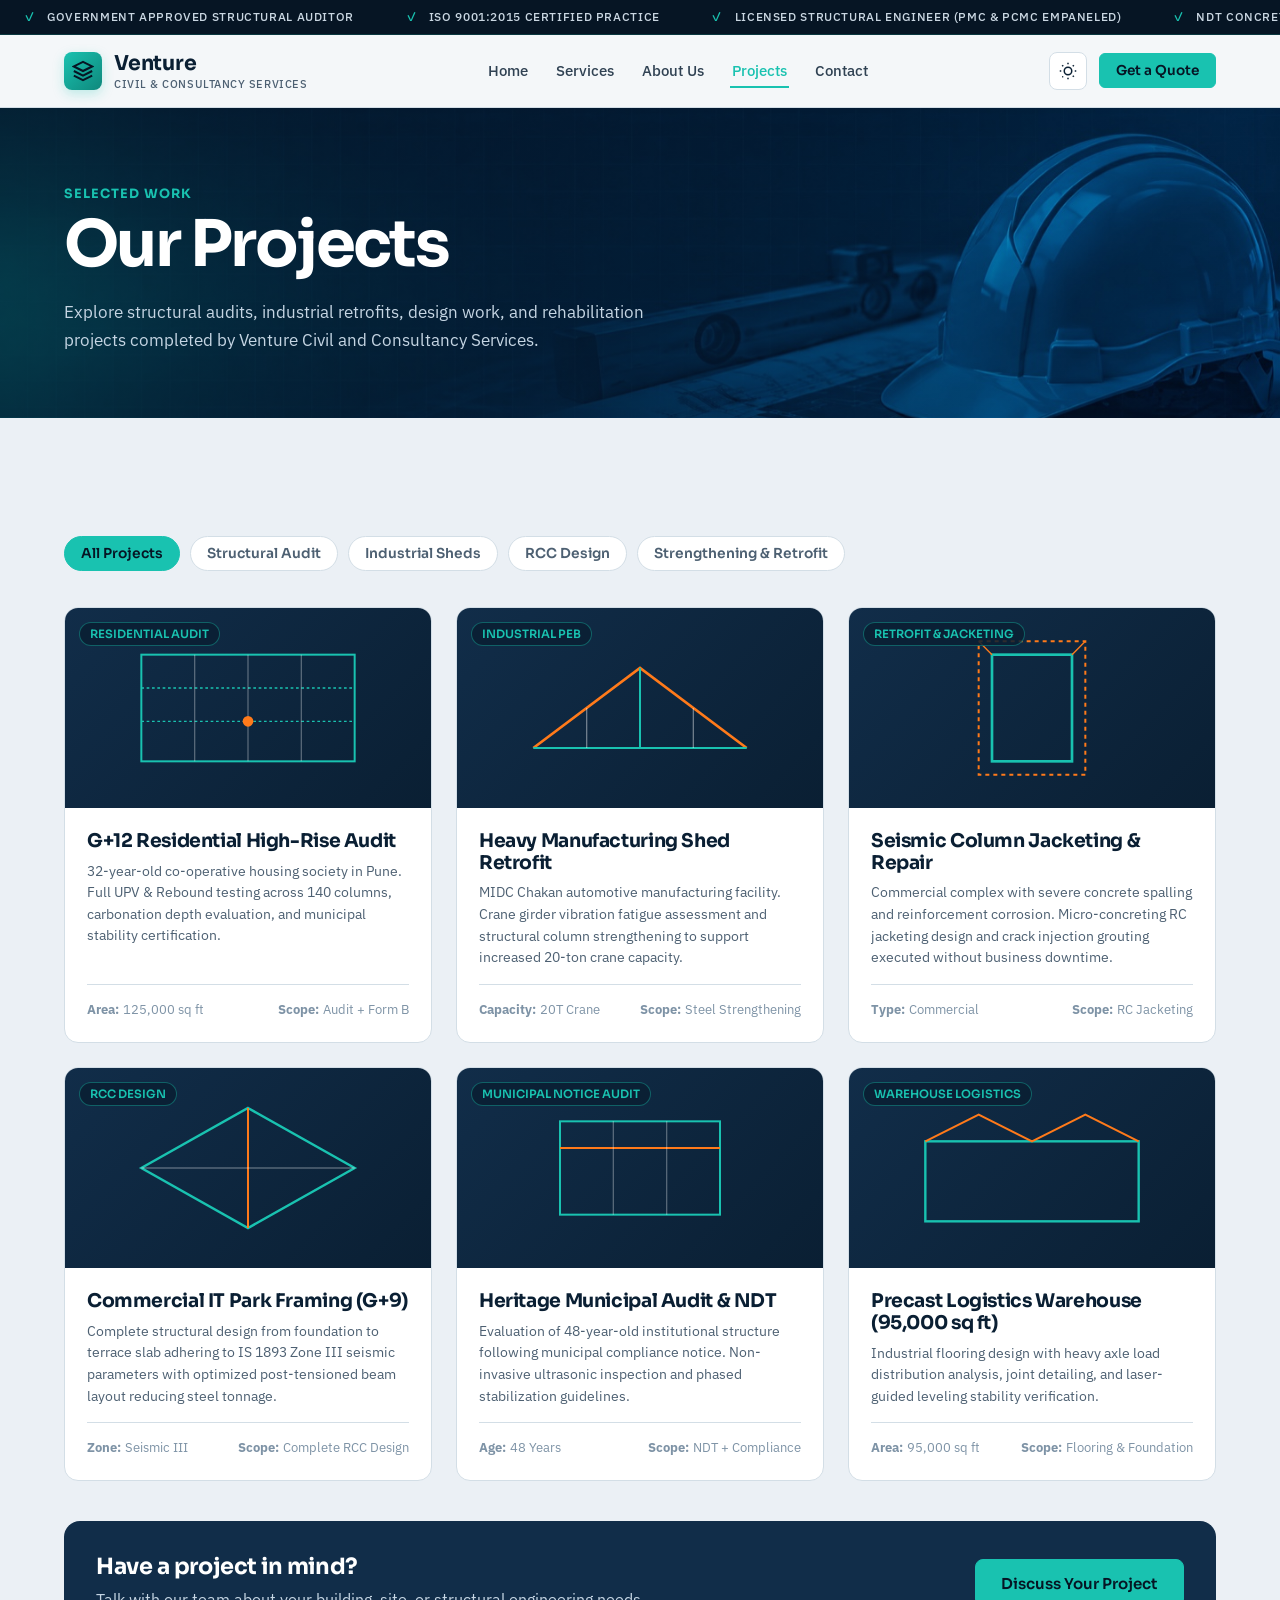
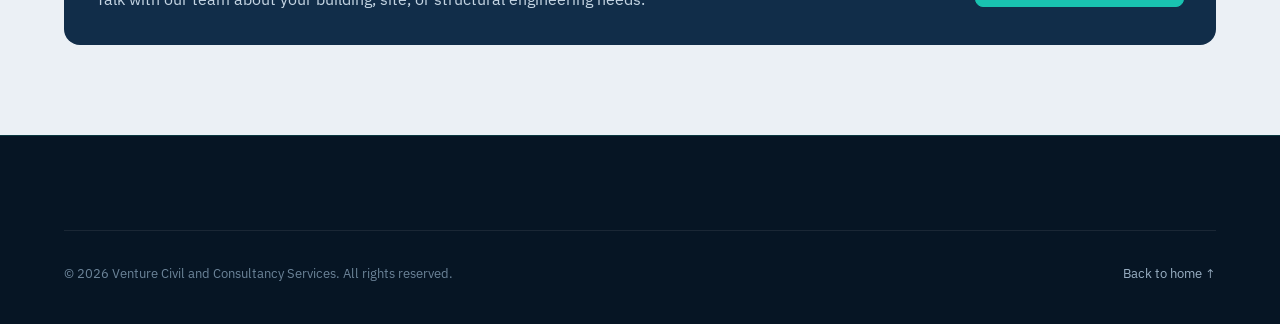
==== commit abe85adf: "Add construction image backgrounds" ====
--- a/projects.html
+++ b/projects.html
@@ -53,7 +53,7 @@
       </div>
     </div>
   </nav>
-  <header class="projects-page-hero">
+  <header class="projects-page-hero projects-hero-image">
     <div class="w">
       <span class="eyebrow">Selected Work</span>
       <h1>Our Projects</h1>
--- a/styles.css
+++ b/styles.css
@@ -302,30 +302,29 @@
 
     /* Hero Section */
     .h {
-      background: 
-        linear-gradient(rgba(25,194,176,0.06) 1px, transparent 1px),
-        linear-gradient(90deg, rgba(25,194,176,0.06) 1px, transparent 1px),
-        linear-gradient(180deg, #071626 0%, #0A1F33 60%, #0F2A47 100%);
-      background-size: 40px 40px, 40px 40px, auto;
+      background-image:
+        linear-gradient(90deg, rgba(6, 21, 36, 0.72) 0%, rgba(6, 21, 36, 0.48) 42%, rgba(6, 21, 36, 0.14) 100%),
+        linear-gradient(0deg, rgba(6, 21, 36, 0.32), transparent 48%),
+        url("assets/home-construction-background.jpg");
+      background-size: cover, cover, cover;
+      background-position: center, center, center 20%;
+      background-repeat: no-repeat;
       color: #FFFFFF;
       overflow: hidden;
-      padding: 80px 0 90px;
+      min-height: min(78vh, 820px);
+      padding: 92px 0 80px;
       position: relative;
-    }
-    .h::after {
-      content: "";
-      position: absolute;
-      inset: auto 0 0;
-      height: 60px;
-      background: linear-gradient(transparent, var(--bg));
-      pointer-events: none;
+      display: flex;
+      align-items: center;
     }
     .h .w {
       display: grid;
-      grid-template-columns: 1.1fr 0.9fr;
-      gap: 50px;
-      align-items: center;
-    }
+      grid-template-columns: 1fr;
+      gap: 0;
+      align-items: center;
+      width: 100%;
+    }
+    .h .w > div { max-width: 660px; }
     .tagline-pill {
       display: inline-flex;
       align-items: center;
@@ -388,45 +387,6 @@
       font-size: 0.84rem;
     }
     .hb-item svg { width: 18px; height: 18px; color: var(--teal); flex-shrink: 0; }
-
-    /* Hero SVG Blueprint */
-    .blueprint-card {
-      background: rgba(10, 31, 51, 0.75);
-      border: 1px solid rgba(25, 194, 176, 0.35);
-      border-radius: 18px;
-      padding: 24px;
-      box-shadow: 0 20px 50px rgba(0, 0, 0, 0.5), inset 0 0 40px rgba(25, 194, 176, 0.05);
-      position: relative;
-    }
-    .blueprint-card::before {
-      content: "IS 456 / IS 1893 COMPLIANT • VENTURE CAD 2D MODEL";
-      position: absolute;
-      top: 14px;
-      left: 20px;
-      font: 600 0.68rem Sora, monospace;
-      color: var(--teal);
-      letter-spacing: 0.08em;
-      opacity: 0.85;
-    }
-    .sv { width: 100%; height: auto; max-height: 440px; margin-top: 14px; }
-    .sv path { fill: none; stroke: var(--teal); stroke-width: 2.4; stroke-linejoin: round; }
-    .sv .g { stroke: #FFFFFF; opacity: 0.25; }
-    .sv .dm { stroke: var(--or); stroke-width: 1.6; }
-    .sv text { fill: var(--or); font: 600 13px "IBM Plex Sans", monospace; }
-    .sv circle { fill: #071728; stroke: var(--teal); stroke-width: 2; }
-    
-    .js .d {
-      stroke-dasharray: 1;
-      stroke-dashoffset: 1;
-      animation: dr 1.2s cubic-bezier(0.6, 0, 0.2, 1) forwards;
-      animation-delay: calc(var(--i) * 0.09s + 0.15s);
-    }
-    .js .sv text, .js .sv circle {
-      opacity: 0;
-      animation: fi 0.6s 2.6s forwards;
-    }
-    @keyframes dr { to { stroke-dashoffset: 0; } }
-    @keyframes fi { to { opacity: 1; } }
 
     /* Stats Bar */
     .st {
@@ -596,11 +556,12 @@
     .services-page-hero {
       padding: 72px 0 64px;
       color: #fff;
-      background:
-        linear-gradient(rgba(25,194,176,0.06) 1px, transparent 1px),
-        linear-gradient(90deg, rgba(25,194,176,0.06) 1px, transparent 1px),
-        linear-gradient(180deg, #071626 0%, #0A1F33 100%);
-      background-size: 40px 40px, 40px 40px, auto;
+      background-image:
+        linear-gradient(90deg, rgba(6, 21, 36, 0.66) 0%, rgba(6, 21, 36, 0.42) 52%, rgba(6, 21, 36, 0.16) 100%),
+        url("assets/services-technical-background.jpg");
+      background-size: cover, cover;
+      background-position: center, center 48%;
+      background-repeat: no-repeat;
     }
     .services-page-hero .eyebrow { color: var(--teal); }
     .services-page-hero h1 {
@@ -623,6 +584,14 @@
         linear-gradient(90deg, rgba(25,194,176,0.06) 1px, transparent 1px),
         linear-gradient(180deg, #071626 0%, #0A1F33 100%);
       background-size: 40px 40px, 40px 40px, auto;
+    }
+    .projects-hero-image {
+      background-image:
+        linear-gradient(90deg, rgba(6, 21, 36, 0.66) 0%, rgba(6, 21, 36, 0.40) 52%, rgba(6, 21, 36, 0.12) 100%),
+        url("assets/projects-technical-background.jpg");
+      background-size: cover, cover;
+      background-position: center, center 30%;
+      background-repeat: no-repeat;
     }
     .projects-page-hero .eyebrow { color: var(--teal); }
     .projects-page-hero h1 {
@@ -1260,6 +1229,9 @@
       .about-audience-grid { grid-template-columns: 1fr 1fr; }
     }
     @media (max-width: 860px) {
+      .h { min-height: 74vh; }
+      .services-page-hero { background-position: center, 72% center; }
+      .projects-hero-image { background-position: center, right center; }
       .h .w { grid-template-columns: 1fr; }
       .g4 { grid-template-columns: repeat(2, 1fr); }
       .project-grid { grid-template-columns: 1fr; }
@@ -1288,6 +1260,11 @@
       .projects-contact { align-items: flex-start; flex-direction: column; }
     }
     @media (max-width: 580px) {
+      .h {
+        min-height: 78svh;
+        padding: 72px 0 56px;
+        background-position: center, center, left center;
+      }
       .bn { grid-template-columns: 1fr; }
       .g4 { grid-template-columns: 1fr; }
       .form-grid { grid-template-columns: 1fr; }
